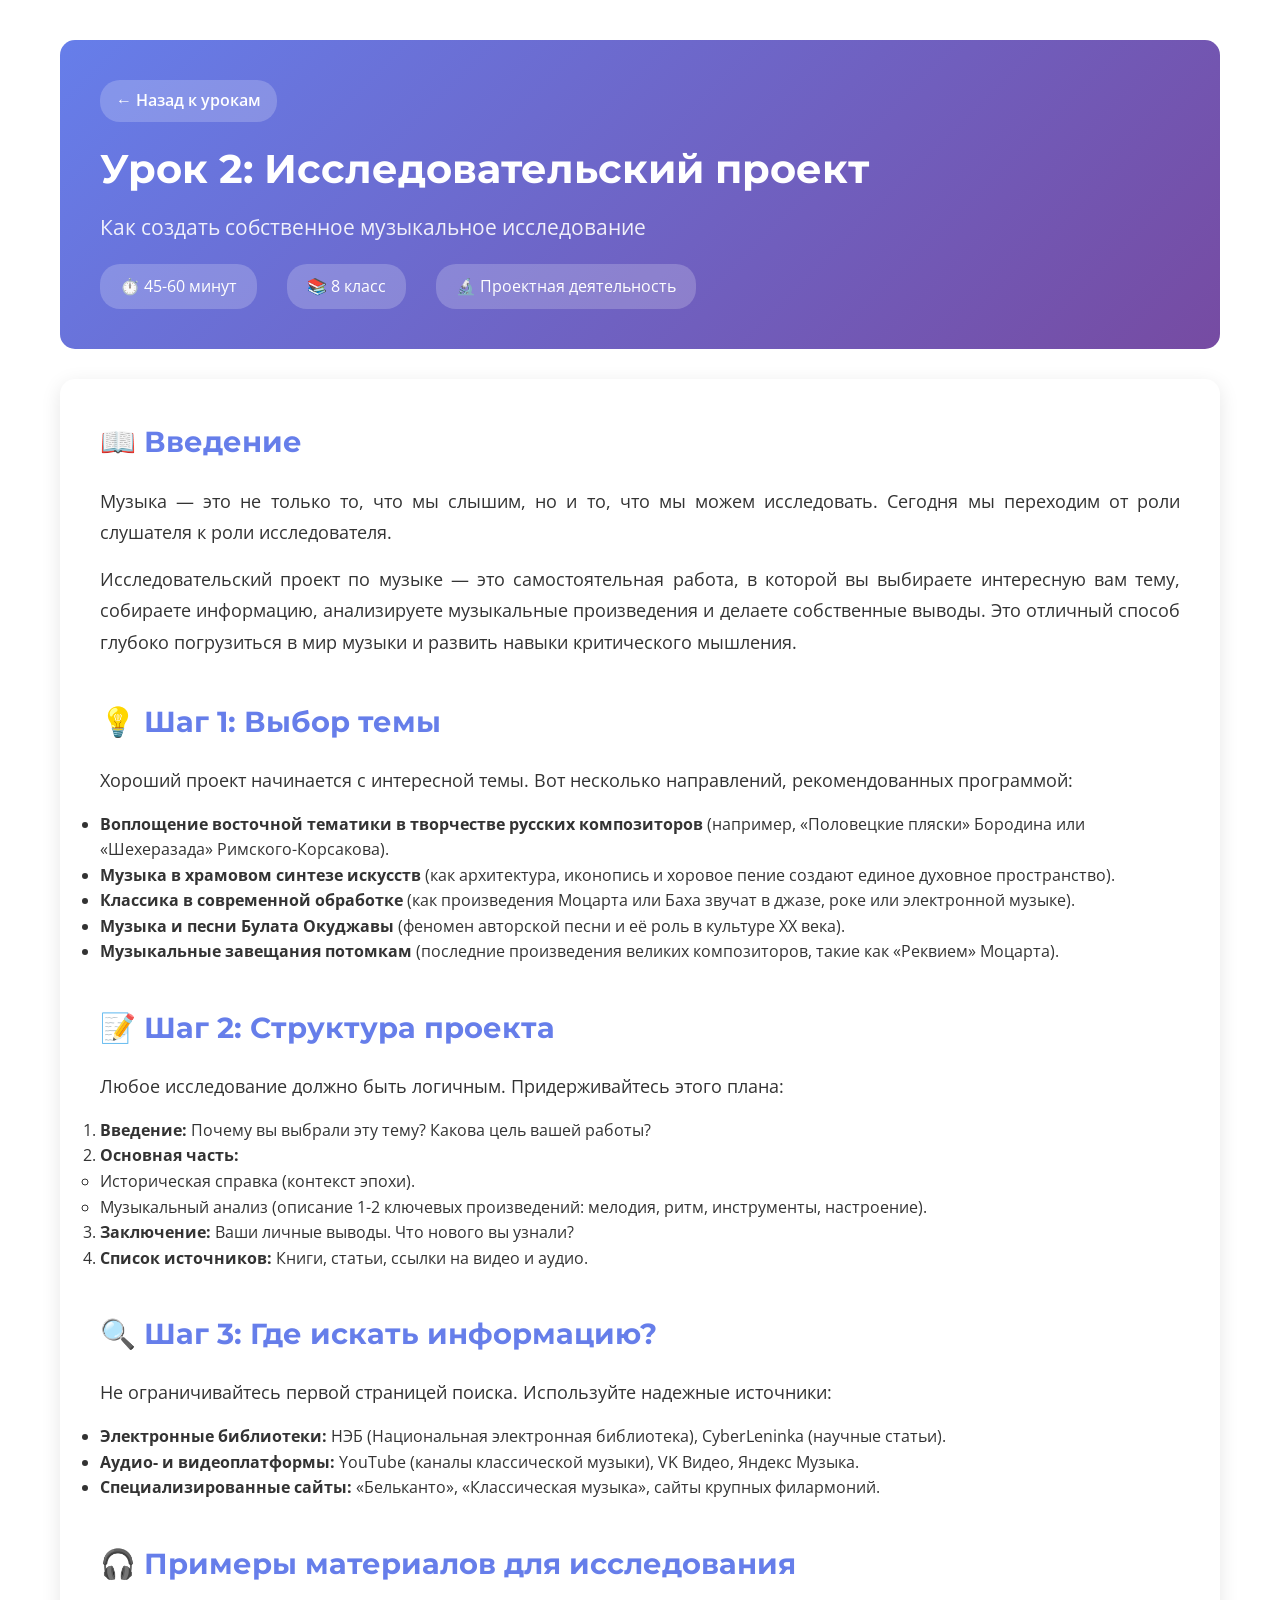
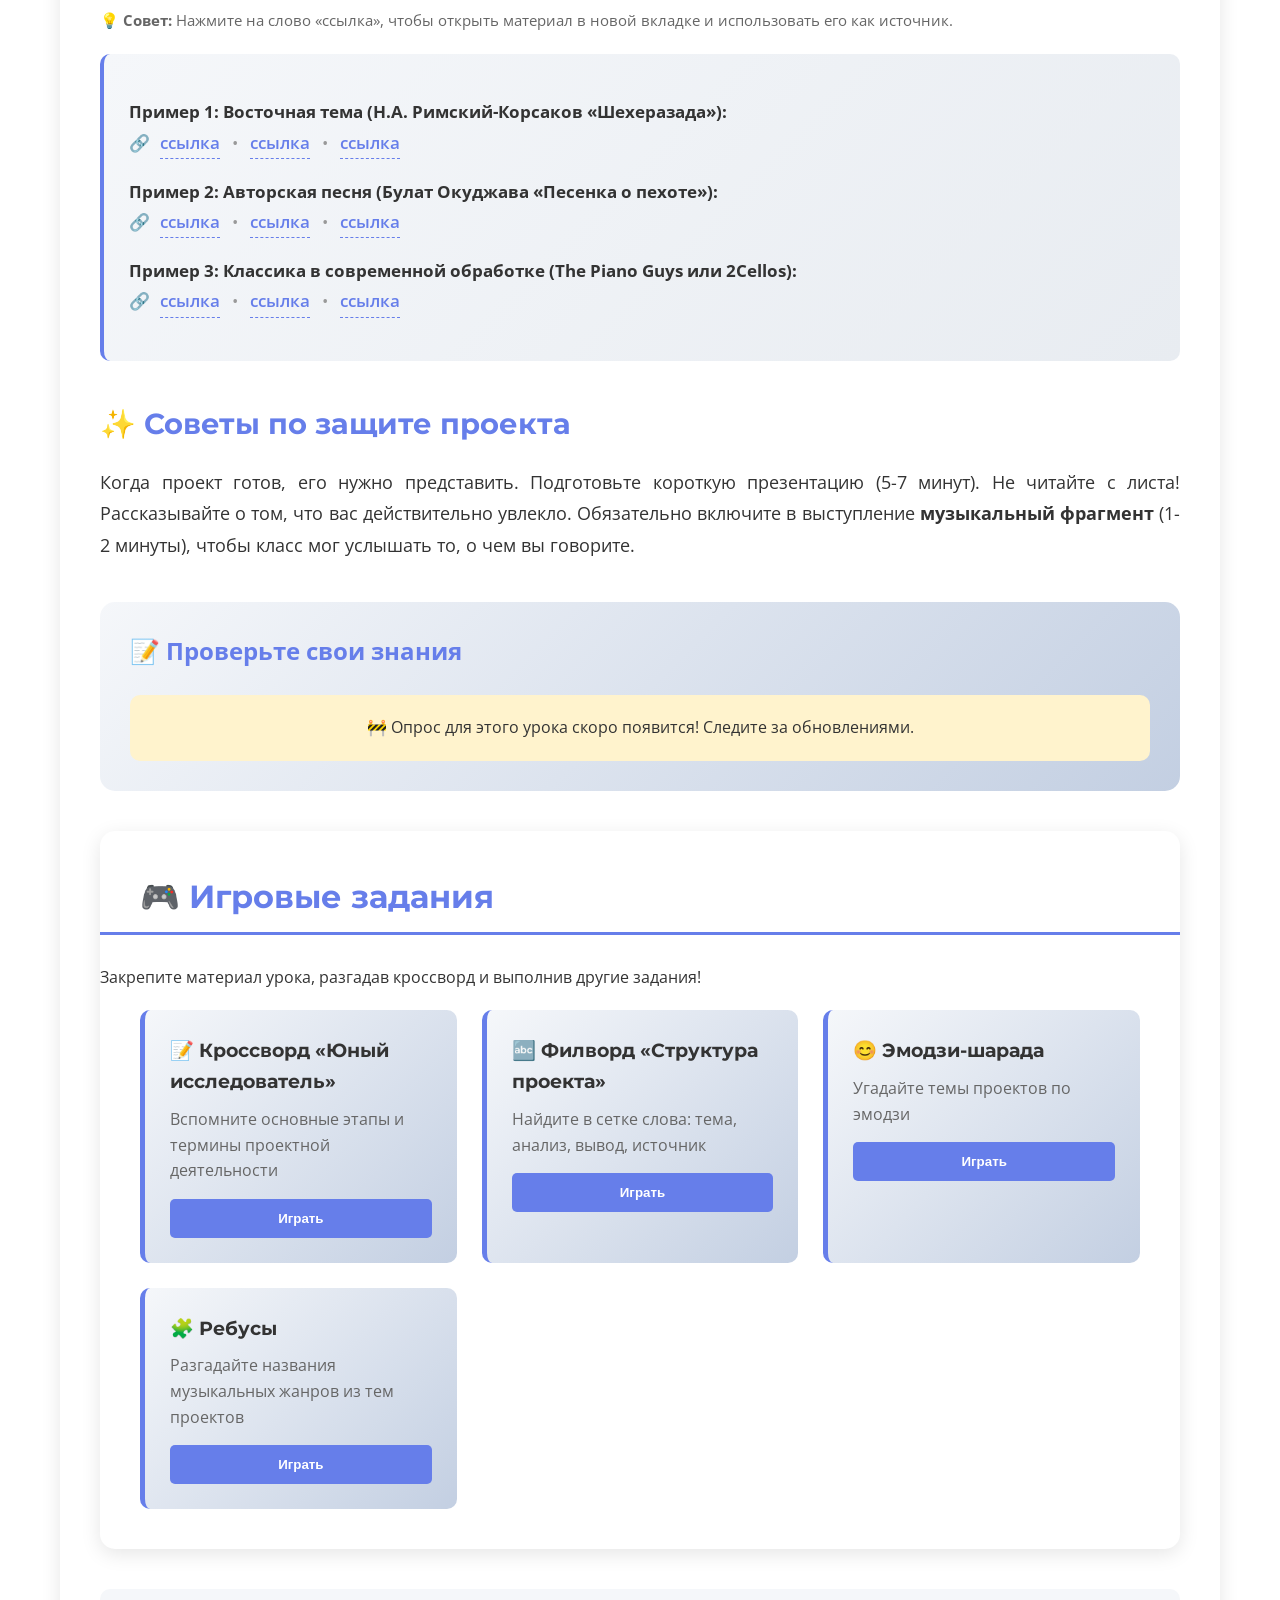
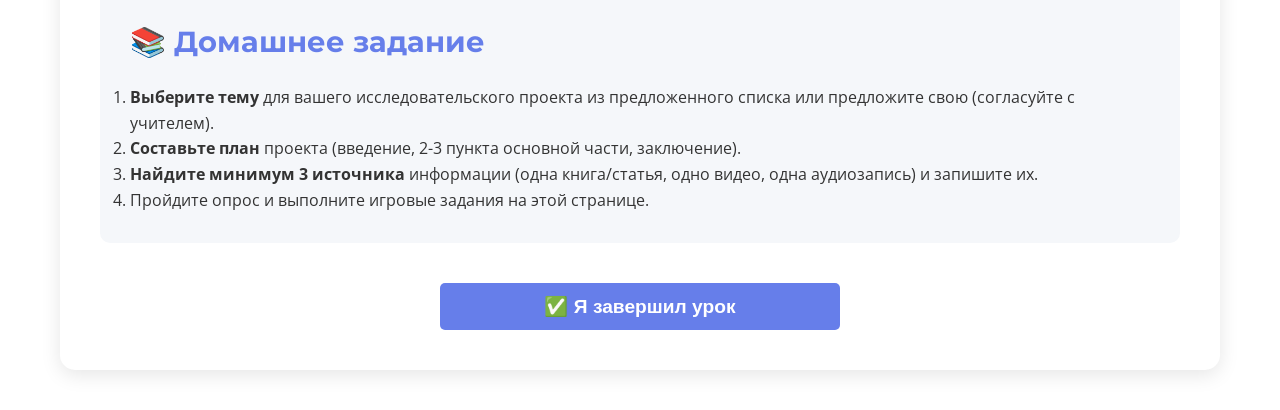
==== lesson2-grade8.html @ e19c357a "Update lesson2-grade8.html добавила лекцию для 2 урока в 8 классе. Аудио видео примеры не изменяла" ====
<!DOCTYPE html>
<html lang="ru">
<head>
    <meta charset="UTF-8">
    <meta name="viewport" content="width=device-width, initial-scale=1.0">
    <title>Урок 2: Исследовательский проект - 8 класс</title>
    <link rel="stylesheet" href="style.css">
    <link href="https://fonts.googleapis.com/css2?family=Montserrat:wght@400;600;700&family=Open+Sans:wght@400;600&display=swap" rel="stylesheet">
    
    <!-- Стили для красивых ссылок-источников -->
    <style>
        .sources-container {
            background: linear-gradient(135deg, #f5f7fa 0%, #e8ecf1 100%);
            padding: 25px;
            border-radius: 10px;
            border-left: 4px solid #667eea;
        }
        .sources-container p {
            margin: 18px 0;
            line-height: 1.8;
            font-size: 1.05em;
        }
        .source-link {
            display: inline-block;
            color: #667eea;
            text-decoration: none;
            font-weight: 600;
            border-bottom: 1px dashed #667eea;
            margin: 0 6px;
            transition: all 0.2s ease;
        }
        .source-link:hover {
            color: #764ba2;
            border-bottom-style: solid;
            transform: translateY(-1px);
        }
        .separator {
            color: #999;
            margin: 0 2px;
        }
    </style>
</head>
<body>
    <div class="lesson-page">
        <div class="container">
            <!-- ШАПКА УРОКА -->
            <div class="lesson-header">
                <a href="index.html" class="back-btn">← Назад к урокам</a>
                <h1>Урок 2: Исследовательский проект</h1>
                <p class="lesson-subtitle">Как создать собственное музыкальное исследование</p>
                <div class="lesson-meta">
                    <div class="meta-item">⏱️ 45-60 минут</div>
                    <div class="meta-item">📚 8 класс</div>
                    <div class="meta-item">🔬 Проектная деятельность</div>
                </div>
            </div>

            <!-- ОСНОВНОЕ СОДЕРЖИМОЕ УРОКА -->
            <div class="lesson-content">
                
                <!-- ВВЕДЕНИЕ -->
                <div class="lesson-section">
                    <h2>📖 Введение</h2>
                    <p>
                        Музыка — это не только то, что мы слышим, но и то, что мы можем исследовать. 
                        Сегодня мы переходим от роли слушателя к роли исследователя. 
                    </p>
                    <p>
                        Исследовательский проект по музыке — это самостоятельная работа, в которой вы 
                        выбираете интересную вам тему, собираете информацию, анализируете музыкальные 
                        произведения и делаете собственные выводы. Это отличный способ глубоко 
                        погрузиться в мир музыки и развить навыки критического мышления.
                    </p>
                </div>

                <!-- ОСНОВНАЯ ЧАСТЬ 1: ТЕМЫ -->
                <div class="lesson-section">
                    <h2>💡 Шаг 1: Выбор темы</h2>
                    <p>Хороший проект начинается с интересной темы. Вот несколько направлений, рекомендованных программой:</p>
                    <ul>
                        <li><strong>Воплощение восточной тематики в творчестве русских композиторов</strong> (например, «Половецкие пляски» Бородина или «Шехеразада» Римского-Корсакова).</li>
                        <li><strong>Музыка в храмовом синтезе искусств</strong> (как архитектура, иконопись и хоровое пение создают единое духовное пространство).</li>
                        <li><strong>Классика в современной обработке</strong> (как произведения Моцарта или Баха звучат в джазе, роке или электронной музыке).</li>
                        <li><strong>Музыка и песни Булата Окуджавы</strong> (феномен авторской песни и её роль в культуре XX века).</li>
                        <li><strong>Музыкальные завещания потомкам</strong> (последние произведения великих композиторов, такие как «Реквием» Моцарта).</li>
                    </ul>
                </div>

                <!-- ОСНОВНАЯ ЧАСТЬ 2: СТРУКТУРА -->
                <div class="lesson-section">
                    <h2>📝 Шаг 2: Структура проекта</h2>
                    <p>Любое исследование должно быть логичным. Придерживайтесь этого плана:</p>
                    <ol>
                        <li><strong>Введение:</strong> Почему вы выбрали эту тему? Какова цель вашей работы?</li>
                        <li><strong>Основная часть:</strong> 
                            <ul>
                                <li>Историческая справка (контекст эпохи).</li>
                                <li>Музыкальный анализ (описание 1-2 ключевых произведений: мелодия, ритм, инструменты, настроение).</li>
                            </ul>
                        </li>
                        <li><strong>Заключение:</strong> Ваши личные выводы. Что нового вы узнали?</li>
                        <li><strong>Список источников:</strong> Книги, статьи, ссылки на видео и аудио.</li>
                    </ol>
                </div>

                <!-- ОСНОВНАЯ ЧАСТЬ 3: ИСТОЧНИКИ -->
                <div class="lesson-section">
                    <h2>🔍 Шаг 3: Где искать информацию?</h2>
                    <p>Не ограничивайтесь первой страницей поиска. Используйте надежные источники:</p>
                    <ul>
                        <li><strong>Электронные библиотеки:</strong> НЭБ (Национальная электронная библиотека), CyberLeninka (научные статьи).</li>
                        <li><strong>Аудио- и видеоплатформы:</strong> YouTube (каналы классической музыки), VK Видео, Яндекс Музыка.</li>
                        <li><strong>Специализированные сайты:</strong> «Бельканто», «Классическая музыка», сайты крупных филармоний.</li>
                    </ul>
                </div>

                <!-- ПРИМЕРЫ ДЛЯ ВДОХНОВЕНИЯ -->
                <div class="lesson-section">
                    <h2>🎧 Примеры материалов для исследования</h2>
                    <p style="margin-bottom: 20px; color: #666; font-size: 0.95em;">
                        💡 <strong>Совет:</strong> Нажмите на слово «ссылка», чтобы открыть материал в новой вкладке и использовать его как источник.
                    </p>
                    
                    <div class="sources-container">
                        <p>
                            <strong>Пример 1: Восточная тема (Н.А. Римский-Корсаков «Шехеразада»):</strong><br>
                            🔗 <a href="https://vk.com/video-117550702_456239201" target="_blank" class="source-link">ссылка</a>
                            <span class="separator">•</span>
                            <a href="https://www.youtube.com/watch?v=example_oriental" target="_blank" class="source-link">ссылка</a>
                            <span class="separator">•</span>
                            <a href="audio/grade8/lesson2/scheherazade.mp3" target="_blank" class="source-link">ссылка</a>
                        </p>

                        <p>
                            <strong>Пример 2: Авторская песня (Булат Окуджава «Песенка о пехоте»):</strong><br>
                            🔗 <a href="https://vk.com/video-51870033_456239202" target="_blank" class="source-link">ссылка</a>
                            <span class="separator">•</span>
                            <a href="https://www.youtube.com/watch?v=example_okudzhava" target="_blank" class="source-link">ссылка</a>
                            <span class="separator">•</span>
                            <a href="audio/grade8/lesson2/okudzhava.mp3" target="_blank" class="source-link">ссылка</a>
                        </p>

                        <p>
                            <strong>Пример 3: Классика в современной обработке (The Piano Guys или 2Cellos):</strong><br>
                            🔗 <a href="https://vk.com/video-117550702_456239203" target="_blank" class="source-link">ссылка</a>
                            <span class="separator">•</span>
                            <a href="https://www.youtube.com/watch?v=example_modern" target="_blank" class="source-link">ссылка</a>
                            <span class="separator">•</span>
                            <a href="audio/grade8/lesson2/modern_classic.mp3" target="_blank" class="source-link">ссылка</a>
                        </p>
                    </div>
                </div>

                <!-- ЗАКЛЮЧЕНИЕ -->
                <div class="lesson-section">
                    <h2>✨ Советы по защите проекта</h2>
                    <p>
                        Когда проект готов, его нужно представить. Подготовьте короткую презентацию (5-7 минут). 
                        Не читайте с листа! Рассказывайте о том, что вас действительно увлекло. 
                        Обязательно включите в выступление <strong>музыкальный фрагмент</strong> (1-2 минуты), 
                        чтобы класс мог услышать то, о чем вы говорите.
                    </p>
                </div>

                <!-- ОПРОС -->
                <div class="quiz-container" id="quiz">
                    <h2>📝 Проверьте свои знания</h2>
                    <div id="quiz-content">
                        <!-- Вопросы загрузятся автоматически из quiz.js -->
                    </div>
                </div>

                <!-- ИГРОВЫЕ ЗАДАНИЯ -->
                <div class="games-section" style="margin-top: 40px;">
                    <h2>🎮 Игровые задания</h2>
                    <p style="margin-bottom: 20px;">Закрепите материал урока, разгадав кроссворд и выполнив другие задания!</p>
                    
                    <div class="games-grid">
                        <div class="game-card">
                            <h3>📝 Кроссворд «Юный исследователь»</h3>
                            <p>Вспомните основные этапы и термины проектной деятельности</p>
                            <button onclick="openGame('crossword', 8, 2)">Играть</button>
                        </div>
                        <div class="game-card">
                            <h3>🔤 Филворд «Структура проекта»</h3>
                            <p>Найдите в сетке слова: тема, анализ, вывод, источник</p>
                            <button onclick="openGame('wordsearch', 8, 2)">Играть</button>
                        </div>
                        <div class="game-card">
                            <h3>😊 Эмодзи-шарада</h3>
                            <p>Угадайте темы проектов по эмодзи</p>
                            <button onclick="openGame('emoji', 8, 2)">Играть</button>
                        </div>
                        <div class="game-card">
                            <h3>🧩 Ребусы</h3>
                            <p>Разгадайте названия музыкальных жанров из тем проектов</p>
                            <button onclick="openGame('rebus', 8, 2)">Играть</button>
                        </div>
                    </div>
                </div>

                <!-- ДОМАШНЕЕ ЗАДАНИЕ -->
                <div class="lesson-section" style="background: #f5f7fa; padding: 30px; border-radius: 10px; margin-top: 40px;">
                    <h2>📚 Домашнее задание</h2>
                    <ol>
                        <li><strong>Выберите тему</strong> для вашего исследовательского проекта из предложенного списка или предложите свою (согласуйте с учителем).</li>
                        <li><strong>Составьте план</strong> проекта (введение, 2-3 пункта основной части, заключение).</li>
                        <li><strong>Найдите минимум 3 источника</strong> информации (одна книга/статья, одно видео, одна аудиозапись) и запишите их.</li>
                        <li>Пройдите опрос и выполните игровые задания на этой странице.</li>
                    </ol>
                </div>

                <!-- КНОПКА ЗАВЕРШЕНИЯ -->
                <div style="text-align: center; margin-top: 40px;">
                    <button class="start-btn" onclick="completeLesson(8, 2)" style="max-width: 400px; font-size: 1.2em;">
                        ✅ Я завершил урок
                    </button>
                </div>

            </div> <!-- Конец lesson-content -->
        </div> <!-- Конец container -->
    </div> <!-- Конец lesson-page -->

    <!-- ПОДКЛЮЧЕНИЕ СКРИПТОВ -->
    <script src="script.js"></script>
    <script src="quiz.js"></script>
    <script src="games.js"></script>
</body>
</html>
---- style.css ----
/* =========================================
   1. ГЛОБАЛЬНЫЕ СТИЛИ И СБРОС
   ========================================= */
* {
    margin: 0;
    padding: 0;
    box-sizing: border-box;
}

body {
    font-family: 'Open Sans', sans-serif;
    line-height: 1.6;
    color: #333;
    background: linear-gradient(135deg, #667eea 0%, #764ba2 100%);
    min-height: 100vh;
}

.container {
    max-width: 1200px;
    margin: 0 auto;
    padding: 0 20px;
}

/* =========================================
   2. ШАПКА И НАВИГАЦИЯ
   ========================================= */
.main-header {
    background: rgba(255, 255, 255, 0.95);
    padding: 40px 0;
    text-align: center;
    box-shadow: 0 2px 10px rgba(0,0,0,0.1);
}

.main-header h1 {
    font-family: 'Montserrat', sans-serif;
    font-size: 3em;
    color: #667eea;
    margin-bottom: 10px;
}

.subtitle {
    font-size: 1.2em;
    color: #666;
}

.main-nav {
    background: rgba(255, 255, 255, 0.95);
    padding: 15px 0;
    position: sticky;
    top: 0;
    z-index: 100;
    box-shadow: 0 2px 5px rgba(0,0,0,0.1);
}

.main-nav ul {
    list-style: none;
    display: flex;
    justify-content: center;
    gap: 30px;
    flex-wrap: wrap;
}

.grade-btn {
    display: inline-block;
    padding: 10px 25px;
    background: #667eea;
    color: white;
    text-decoration: none;
    border-radius: 25px;
    font-weight: 600;
    transition: all 0.3s;
}

.grade-btn:hover {
    background: #764ba2;
    transform: translateY(-2px);
    box-shadow: 0 5px 15px rgba(0,0,0,0.2);
}

/* =========================================
   3. СЕКЦИИ И СЕТКИ (Главная страница)
   ========================================= */
.grade-section, .games-section {
    background: white;
    margin: 30px auto;
    border-radius: 15px;
    box-shadow: 0 5px 20px rgba(0,0,0,0.1);
    overflow: hidden; /* Сохраняет скругление углов при сворачивании */
}

/* Заголовки внутри развернутых секций (если используются без grade-header) */
.grade-section > h2, .games-section > h2 {
    font-family: 'Montserrat', sans-serif;
    font-size: 2em;
    color: #667eea;
    padding: 40px 40px 10px 40px;
    margin-bottom: 30px;
    border-bottom: 3px solid #667eea;
}

.lessons-grid, .games-grid {
    display: grid;
    grid-template-columns: repeat(auto-fill, minmax(300px, 1fr));
    gap: 25px;
    padding: 0 40px 40px 40px;
}

.lesson-card, .game-card {
    background: linear-gradient(135deg, #f5f7fa 0%, #c3cfe2 100%);
    padding: 25px;
    border-radius: 10px;
    border-left: 5px solid #667eea;
    transition: all 0.3s;
    animation: fadeIn 0.5s ease-out;
}

.lesson-card:hover, .game-card:hover {
    transform: translateY(-5px);
    box-shadow: 0 10px 25px rgba(0,0,0,0.15);
}

.lesson-card h3, .game-card h3 {
    font-family: 'Montserrat', sans-serif;
    color: #333;
    margin-bottom: 10px;
    font-size: 1.2em;
}

.lesson-card p, .game-card p {
    color: #666;
    margin-bottom: 15px;
}

.start-btn, .game-card button {
    background: #667eea;
    color: white;
    border: none;
    padding: 12px 25px;
    border-radius: 5px;
    cursor: pointer;
    font-weight: 600;
    transition: all 0.3s;
    width: 100%;
}

.start-btn:hover, .game-card button:hover {
    background: #764ba2;
    transform: scale(1.02);
}

.more-lessons {
    text-align: center;
    margin-top: 20px;
    color: #666;
    font-style: italic;
    padding-bottom: 20px;
}

/* =========================================
   4. СВОРАЧИВАЕМЫЕ СЕКЦИИ (Аккордеон)
   ========================================= */
.grade-header, .games-section .grade-header {
    display: flex;
    justify-content: space-between;
    align-items: center;
    cursor: pointer;
    padding: 25px 40px;
    background: linear-gradient(135deg, #667eea 0%, #764ba2 100%);
    transition: all 0.3s ease;
    user-select: none;
}

.grade-header:hover, .games-section .grade-header:hover {
    background: linear-gradient(135deg, #764ba2 0%, #667eea 100%);
}

.grade-header h2 {
    margin: 0;
    color: white;
    font-family: 'Montserrat', sans-serif;
    font-size: 2em;
    border: none;
    padding: 0;
}

.grade-arrow {
    font-size: 1.5em;
    color: white;
    transition: transform 0.3s ease;
}

/* Состояние: свернуто */
.grade-section.collapsed .grade-arrow,
.games-section.collapsed .grade-arrow {
    transform: rotate(-90deg);
}

.grade-section.collapsed .grade-header,
.games-section.collapsed .grade-header {
    border-radius: 15px;
}

/* Состояние: развернуто */
.grade-section:not(.collapsed) .grade-header,
.games-section:not(.collapsed) .grade-header {
    border-radius: 15px 15px 0 0;
}

.grade-content {
    max-height: 0;
    overflow: hidden;
    transition: max-height 0.5s ease-out, margin 0.3s ease;
}

.grade-section:not(.collapsed) .grade-content,
.games-section:not(.collapsed) .grade-content {
    max-height: 10000px; /* Достаточно большое значение для любого контента */
}

/* =========================================
   5. СТРАНИЦА УРОКА
   ========================================= */
.lesson-page {
    background: white;
    min-height: 100vh;
    padding: 40px 0;
}

.back-btn {
    display: inline-block;
    color: white;
    text-decoration: none;
    font-weight: 600;
    margin-bottom: 15px;
    padding: 8px 16px;
    background: rgba(255, 255, 255, 0.2);
    border-radius: 20px;
    transition: all 0.3s;
}

.back-btn:hover {
    background: rgba(255, 255, 255, 0.4);
    transform: translateX(-5px);
}

.lesson-header {
    background: linear-gradient(135deg, #667eea 0%, #764ba2 100%);
    color: white;
    padding: 40px;
    border-radius: 15px;
    margin-bottom: 30px;
}

.lesson-header h1 {
    font-family: 'Montserrat', sans-serif;
    font-size: 2.5em;
    margin-bottom: 10px;
}

.lesson-subtitle {
    font-size: 1.3em;
    opacity: 0.9;
    margin-bottom: 15px;
}

.lesson-meta {
    display: flex;
    gap: 30px;
    flex-wrap: wrap;
    margin-top: 20px;
}

.meta-item {
    background: rgba(255,255,255,0.2);
    padding: 10px 20px;
    border-radius: 20px;
}

.lesson-content {
    background: white;
    padding: 40px;
    border-radius: 15px;
    box-shadow: 0 5px 20px rgba(0,0,0,0.1);
}

.lesson-section {
    margin-bottom: 40px;
}

.lesson-section h2 {
    color: #667eea;
    font-family: 'Montserrat', sans-serif;
    margin-bottom: 20px;
    font-size: 1.8em;
}

.lesson-section p {
    margin-bottom: 15px;
    text-align: justify;
    font-size: 1.1em;
    line-height: 1.8;
}

/* =========================================
   6. МЕДИА И АУДИО (Источники)
   ========================================= */
.sources-container {
    background: linear-gradient(135deg, #f5f7fa 0%, #e8ecf1 100%);
    padding: 25px;
    border-radius: 10px;
    border-left: 4px solid #667eea;
}

.sources-container p {
    margin: 18px 0;
    line-height: 1.8;
    font-size: 1.05em;
}

.source-link {
    display: inline-block;
    color: #667eea;
    text-decoration: none;
    font-weight: 600;
    border-bottom: 1px dashed #667eea;
    margin: 0 6px;
    transition: all 0.2s ease;
}

.source-link:hover {
    color: #764ba2;
    border-bottom-style: solid;
    transform: translateY(-1px);
}

.separator {
    color: #999;
    margin: 0 2px;
}

.media-container {
    margin: 15px 0;
    background: linear-gradient(135deg, #f5f7fa 0%, #e8ecf1 100%);
    padding: 15px;
    border-radius: 10px;
    border-left: 4px solid #667eea;
}

.media-header {
    display: flex;
    align-items: center;
    gap: 10px;
    margin-bottom: 10px;
    color: #667eea;
    font-weight: 600;
}

.media-icon {
    font-size: 1.3em;
}

.vk-video-container {
    position: relative;
    width: 100%;
    border-radius: 8px;
    overflow: hidden;
    box-shadow: 0 4px 10px rgba(0,0,0,0.1);
    background: #000;
}

.vk-video-container iframe {
    display: block;
    width: 100%;
    border: none;
}

.audio-track {
    background: white;
    padding: 10px 15px;
    border-radius: 8px;
    display: flex;
    align-items: center;
}

.audio-track audio {
    width: 100%;
    max-width: 100%;
}

/* =========================================
   7. ОПРОС (QUIZ)
   ========================================= */
.quiz-container {
    background: linear-gradient(135deg, #f5f7fa 0%, #c3cfe2 100%);
    padding: 30px;
    border-radius: 15px;
    margin-top: 40px;
}

.quiz-container h2 {
    color: #667eea;
    margin-bottom: 25px;
}

.quiz-question {
    background: white;
    padding: 25px;
    border-radius: 10px;
    margin-bottom: 20px;
}

.quiz-question h3 {
    margin-bottom: 15px;
    color: #333;
}

.quiz-options {
    display: flex;
    flex-direction: column;
    gap: 10px;
}

.quiz-option {
    padding: 12px 20px;
    background: #f0f0f0;
    border: 2px solid transparent;
    border-radius: 8px;
    cursor: pointer;
    transition: all 0.3s;
}

.quiz-option:hover {
    background: #e0e0e0;
    border-color: #667eea;
}

.quiz-option.correct {
    background: #4CAF50;
    color: white;
    border-color: #4CAF50;
}

.quiz-option.incorrect {
    background: #f44336;
    color: white;
    border-color: #f44336;
}

/* =========================================
   8. ИГРЫ (Кроссворд, Филворд, Эмодзи)
   ========================================= */
.game-container {
    background: white;
    padding: 30px;
    border-radius: 15px;
    margin: 30px auto;
    max-width: 900px;
    box-shadow: 0 5px 20px rgba(0,0,0,0.1);
}

/* --- Кроссворд --- */
.crossword-wrapper, .wordsearch-wrapper {
    background: white;
    padding: 30px;
    border-radius: 15px;
    box-shadow: 0 5px 20px rgba(0,0,0,0.1);
    max-width: 900px;
    margin: 0 auto 30px auto;
}

.crossword-title, .wordsearch-title {
    font-family: 'Montserrat', sans-serif;
    color: #667eea;
    font-size: 2em;
    margin-bottom: 25px;
    text-align: center;
    border-bottom: 3px solid #667eea;
    padding-bottom: 10px;
}

.crossword-grid, .wordsearch-grid {
    display: grid;
    gap: 2px;
    margin: 30px auto;
    background: #333;
    padding: 10px;
    border-radius: 10px;
    box-shadow: 0 5px 15px rgba(0,0,0,0.2);
}

.crossword-grid { max-width: 600px; }
.wordsearch-grid { max-width: 500px; }

.crossword-cell, .wordsearch-cell {
    background: white;
    display: flex;
    align-items: center;
    justify-content: center;
    font-weight: bold;
    position: relative;
    transition: all 0.2s ease;
}

.crossword-cell { width: 40px; height: 40px; font-size: 1.2em; }
.wordsearch-cell { width: 35px; height: 35px; font-size: 1.1em; cursor: pointer; user-select: none; border-radius: 3px; }

.crossword-cell.active { background: white; box-shadow: inset 0 0 0 1px #ddd; }
.crossword-cell.active:hover { background: #f0f0f0; transform: scale(1.05); }
.crossword-cell.black { background: #333; }

.crossword-cell input {
    width: 100%; height: 100%; border: none; text-align: center;
    font-size: 1.3em; font-weight: bold; text-transform: uppercase;
    background: transparent; color: #333; outline: none; padding: 0; margin: 0;
}

.crossword-cell input:focus {
    background: #e3f2fd;
    box-shadow: inset 0 0 0 2px #667eea;
}

.cell-number {
    position: absolute; top: 2px; left: 3px;
    font-size: 10px; font-weight: bold; color: #667eea;
    pointer-events: none; z-index: 10;
}

.wordsearch-cell:hover { background: #e3f2fd; transform: scale(1.1); }
.wordsearch-cell.selected { background: #667eea !important; color: white !important; transform: scale(1.1); box-shadow: 0 0 10px rgba(102, 126, 234, 0.5); }
.wordsearch-cell.found { background: #4CAF50 !important; color: white !important; animation: wordFound 0.5s ease; }

/* Подсказки и списки слов */
.crossword-clues, .wordsearch-words {
    background: linear-gradient(135deg, #f5f7fa 0%, #c3cfe2 100%);
    padding: 25px;
    border-radius: 10px;
    margin: 30px 0;
}

.crossword-clues h3, .wordsearch-words h3 {
    font-family: 'Montserrat', sans-serif;
    color: #667eea;
    font-size: 1.5em;
    margin-bottom: 15px;
    text-align: center;
}

.clues-list {
    display: grid;
    grid-template-columns: repeat(auto-fill, minmax(250px, 1fr));
    gap: 15px;
}

.clue-item {
    background: white;
    padding: 12px 15px;
    border-radius: 8px;
    border-left: 4px solid #667eea;
    font-size: 1em;
    line-height: 1.4;
    transition: all 0.2s ease;
}

.clue-item:hover { transform: translateX(5px); box-shadow: 0 3px 10px rgba(0,0,0,0.1); }
.clue-item strong { color: #667eea; font-size: 1.1em; margin-right: 5px; }

.words-list {
    display: flex;
    flex-wrap: wrap;
    gap: 10px;
    justify-content: center;
}

.word-item {
    display: inline-block;
    padding: 10px 20px;
    background: white;
    color: #667eea;
    border-radius: 20px;
    font-weight: 600;
    font-size: 1em;
    border: 2px solid #667eea;
    transition: all 0.3s ease;
    box-shadow: 0 2px 5px rgba(0,0,0,0.1);
}

.word-item:hover { background: #667eea; color: white; transform: translateY(-2px); box-shadow: 0 5px 15px rgba(102, 126, 234, 0.4); }
.word-item.found { background: #4CAF50 !important; color: white !important; border-color: #4CAF50 !important; text-decoration: line-through; opacity: 0.7; }

/* Кнопки и результаты игр */
.check-btn {
    background: linear-gradient(135deg, #667eea 0%, #764ba2 100%);
    color: white; border: none; padding: 15px 40px; border-radius: 25px;
    font-size: 1.1em; font-weight: 600; cursor: pointer; display: block;
    margin: 20px auto; transition: all 0.3s ease; box-shadow: 0 5px 15px rgba(102, 126, 234, 0.4);
}
.check-btn:hover { transform: translateY(-3px); box-shadow: 0 8px 20px rgba(102, 126, 234, 0.6); }
.check-btn:active { transform: translateY(-1px); }

.crossword-result {
    text-align: center; font-size: 1.3em; font-weight: bold; color: #667eea;
    margin-top: 20px; padding: 15px; background: linear-gradient(135deg, #f5f7fa 0%, #c3cfe2 100%); border-radius: 10px;
}

/* --- Эмодзи и Прогресс --- */
.emoji-game { text-align: center; }
.emoji-puzzle { font-size: 3em; margin: 30px 0; padding: 30px; background: #f5f7fa; border-radius: 15px; }
.emoji-answer { margin-top: 20px; }
.emoji-answer input { padding: 12px; font-size: 1.1em; border: 2px solid #ddd; border-radius: 8px; width: 300px; max-width: 100%; }

.wordsearch-progress {
    background: linear-gradient(135deg, #f5f7fa 0%, #c3cfe2 100%);
    padding: 20px; border-radius: 10px; margin: 20px 0;
}

.progress-bar {
    background: #e0e0e0; height: 30px; border-radius: 15px; overflow: hidden;
    margin-bottom: 10px; box-shadow: inset 0 2px 5px rgba(0,0,0,0.1);
}

.progress-fill {
    background: linear-gradient(90deg, #4CAF50 0%, #8BC34A 100%); height: 100%;
    transition: width 0.5s ease; display: flex; align-items: center;
    justify-content: center; color: white; font-weight: bold; font-size: 0.9em;
}

.progress-text { text-align: center; font-size: 1.1em; color: #667eea; font-weight: 600; margin: 0; }

/* =========================================
   9. ФУТЕР И АНИМАЦИИ
   ========================================= */
footer {
    background: rgba(0,0,0,0.3);
    color: white;
    text-align: center;
    padding: 30px 0;
    margin-top: 50px;
}

@keyframes fadeIn {
    from { opacity: 0; transform: translateY(20px); }
    to { opacity: 1; transform: translateY(0); }
}

@keyframes wordFound {
    0%, 100% { transform: scale(1); }
    50% { transform: scale(1.3); }
}

/* =========================================
   10. АДАПТИВНОСТЬ (Единый блок)
   ========================================= */
@media (max-width: 768px) {
    /* Главная страница */
    .main-header h1 { font-size: 2em; }
    .grade-header, .games-section .grade-header { padding: 15px 20px; }
    .grade-header h2 { font-size: 1.3em; }
    .grade-arrow { font-size: 1.2em; }
    .lessons-grid, .games-grid { grid-template-columns: 1fr; padding: 0 20px 20px 20px; }
    
    /* Страница урока */
    .lesson-content { padding: 20px; }
    .lesson-header h1 { font-size: 1.8em; }
    .lesson-meta { gap: 10px; }
    
    /* Игры */
    .crossword-cell { width: 30px; height: 30px; }
    .crossword-cell input { font-size: 1em; }
    .cell-number { font-size: 8px; top: 1px; left: 2px; }
    .wordsearch-cell { width: 28px; height: 28px; font-size: 0.9em; }
    .clues-list { grid-template-columns: 1fr; }
    .crossword-wrapper, .wordsearch-wrapper, .game-container { padding: 20px; }
    .vk-video-container iframe { height: 200px !important; }
    .progress-bar { height: 25px; }
    .progress-text { font-size: 0.9em; }
}
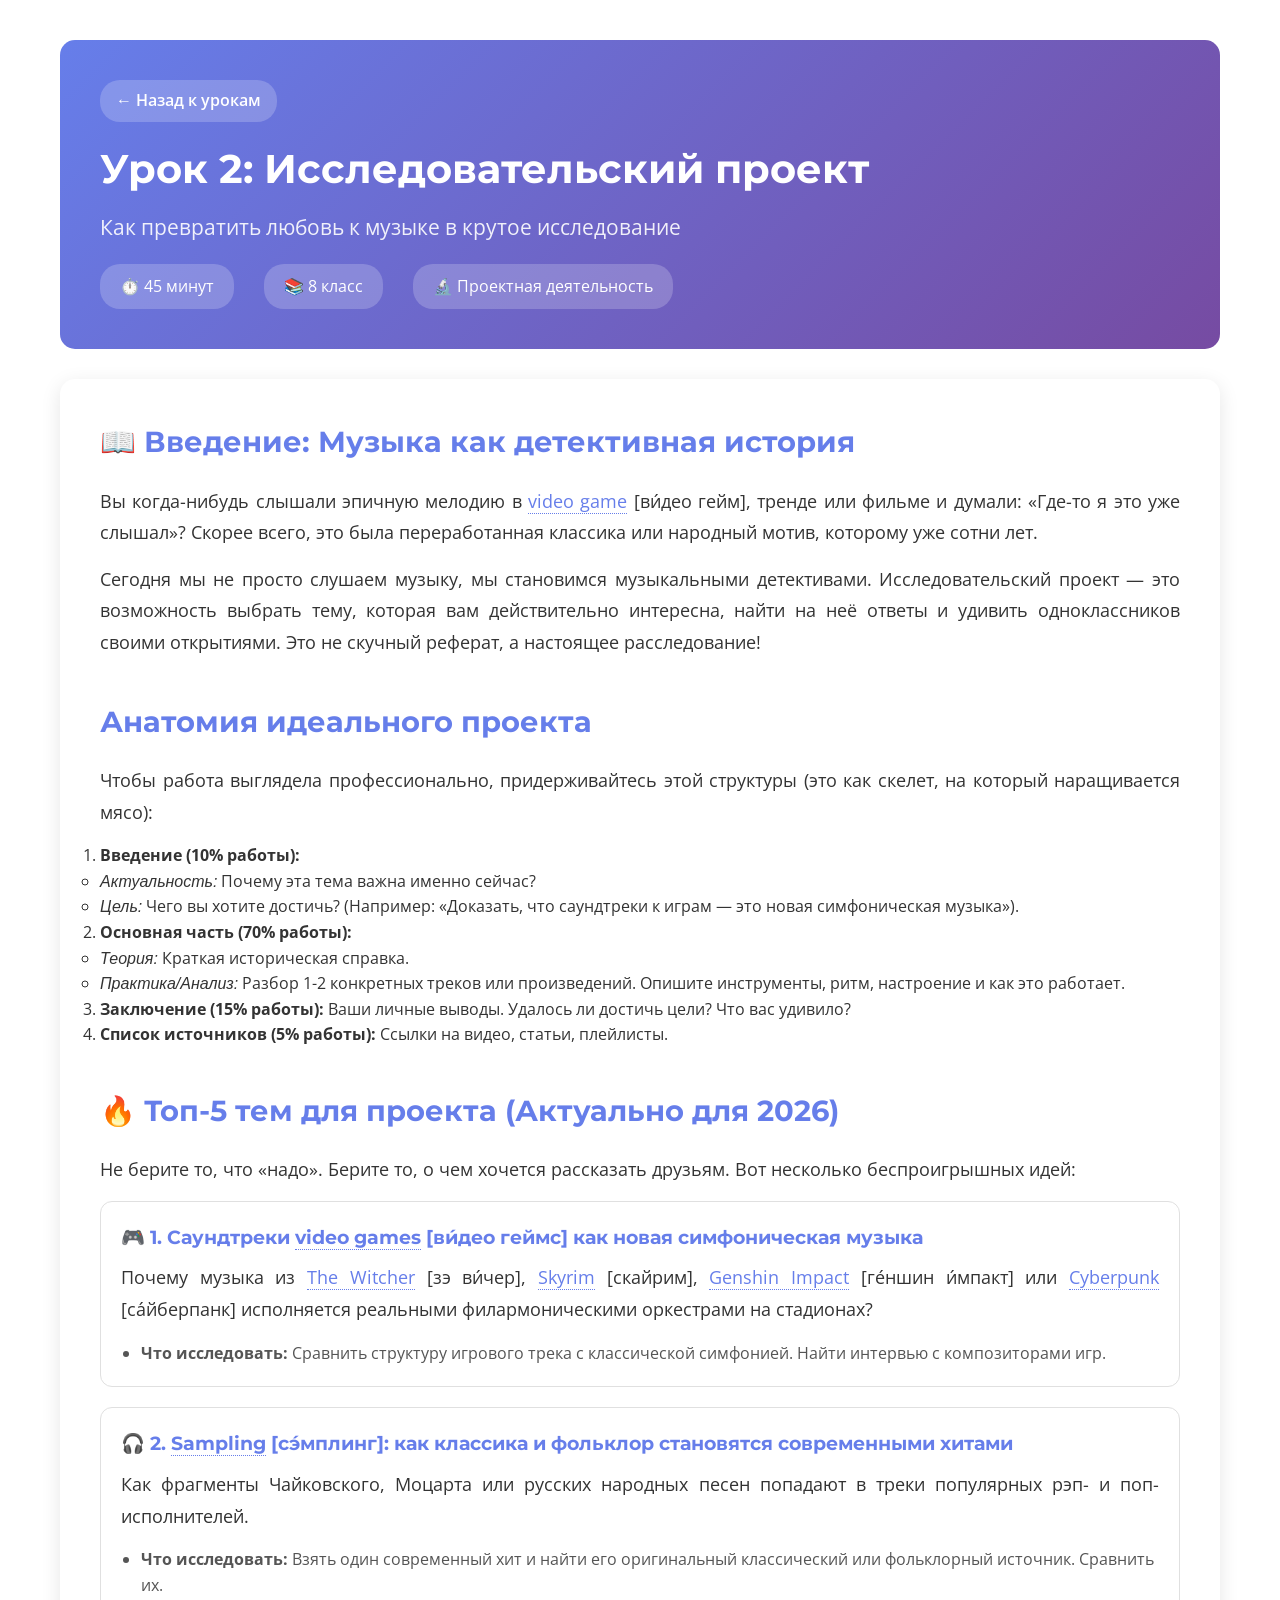
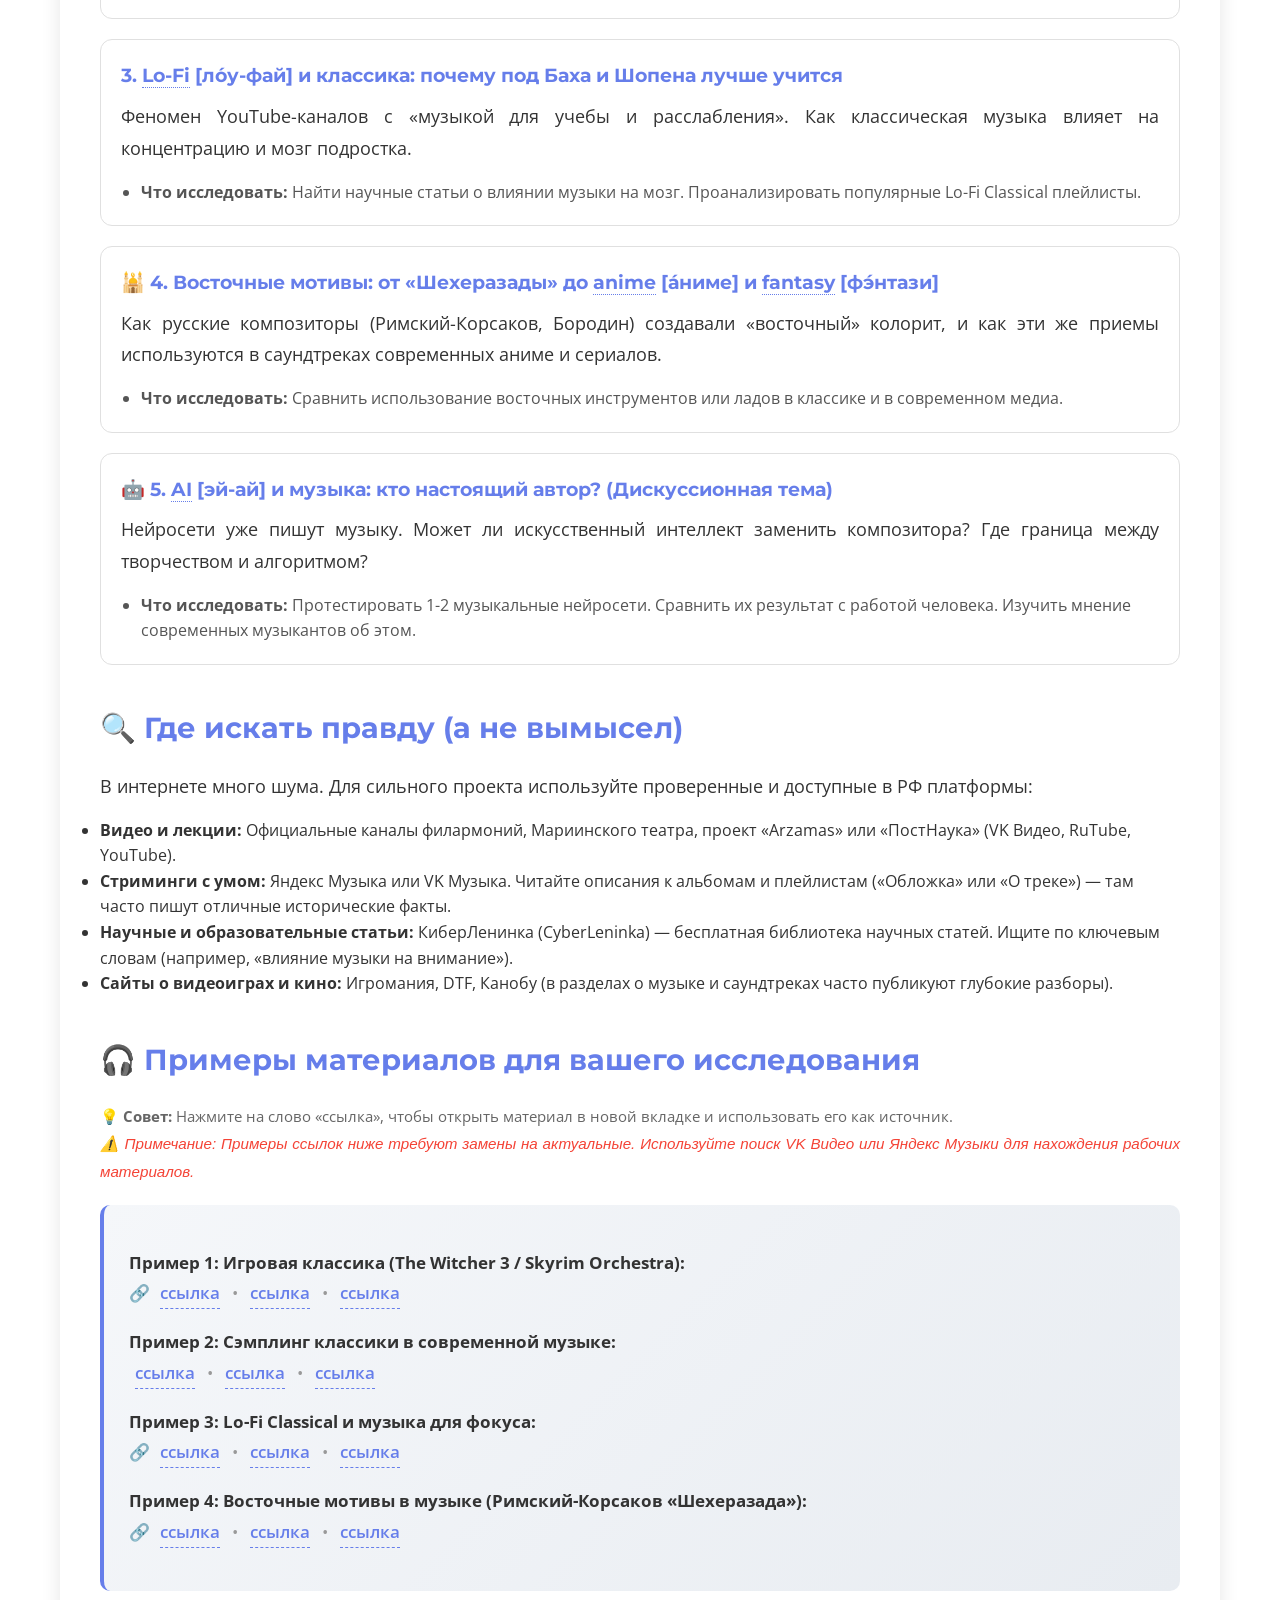
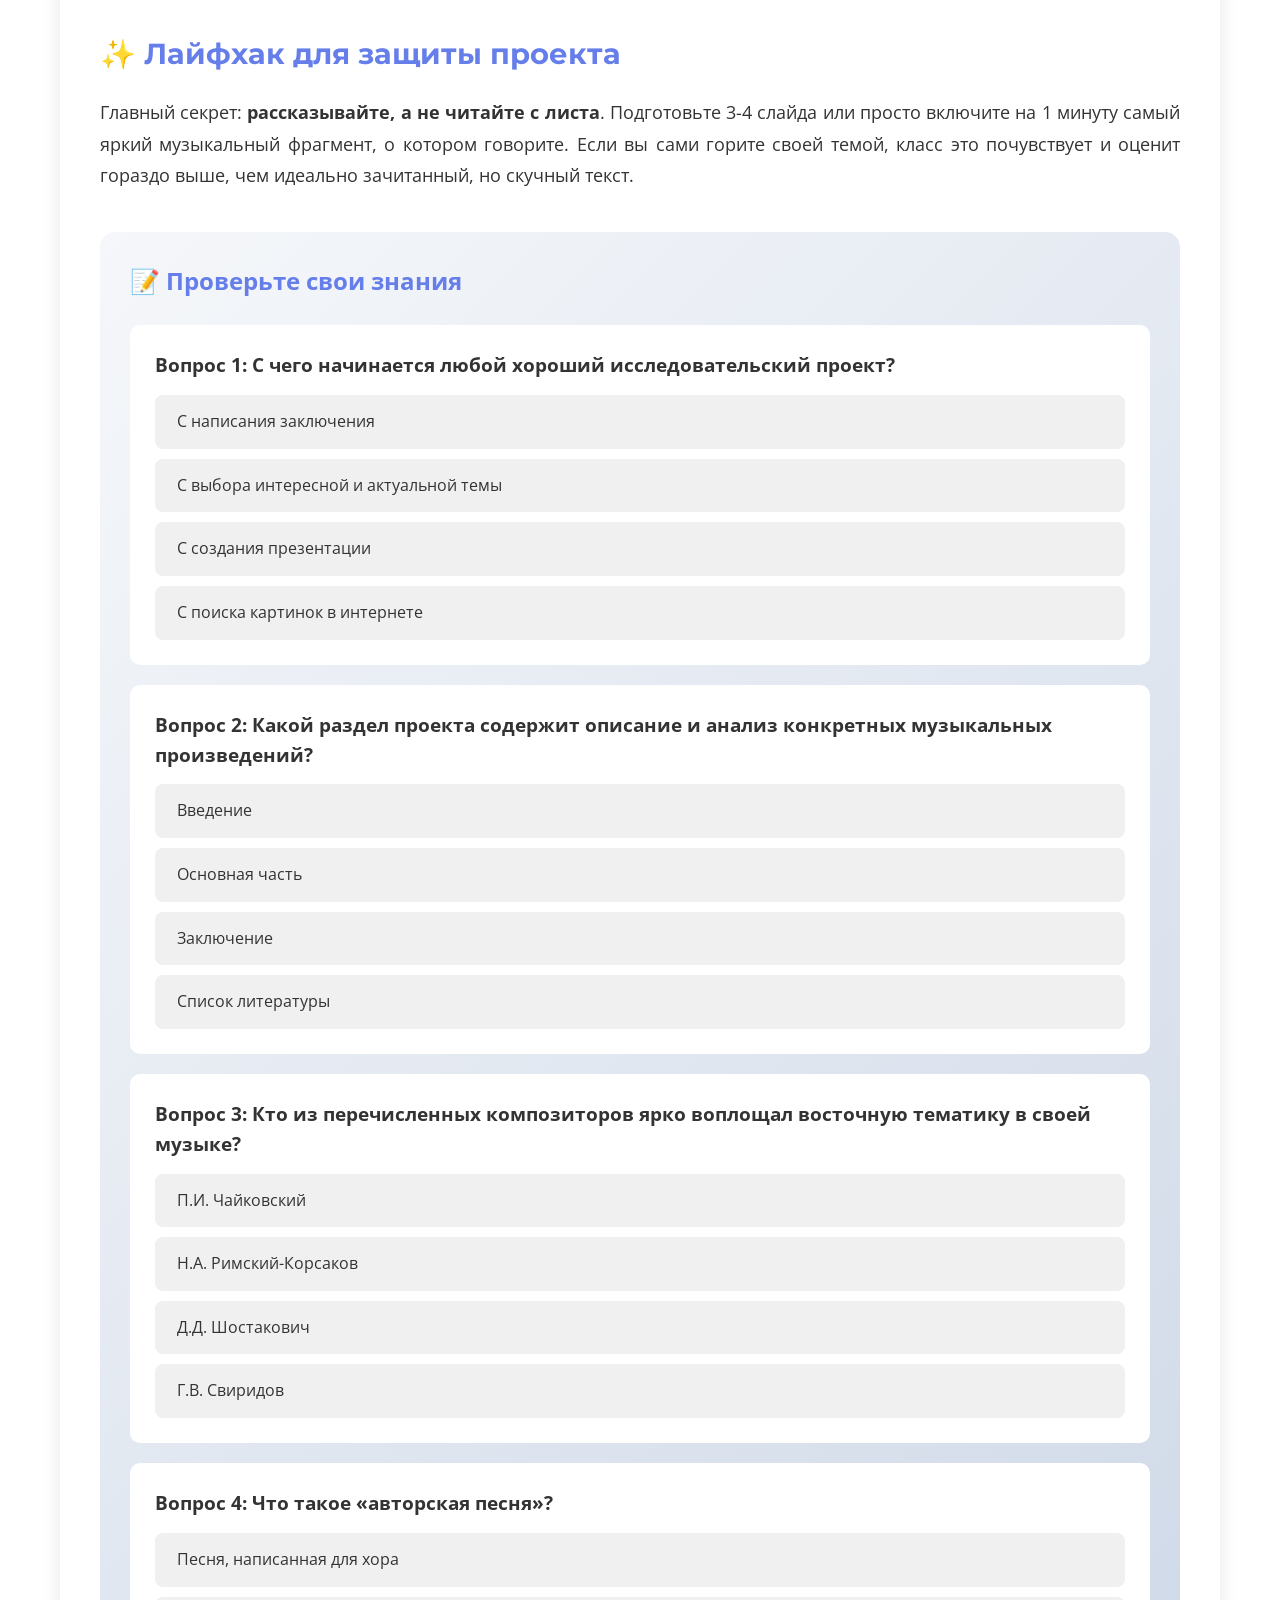
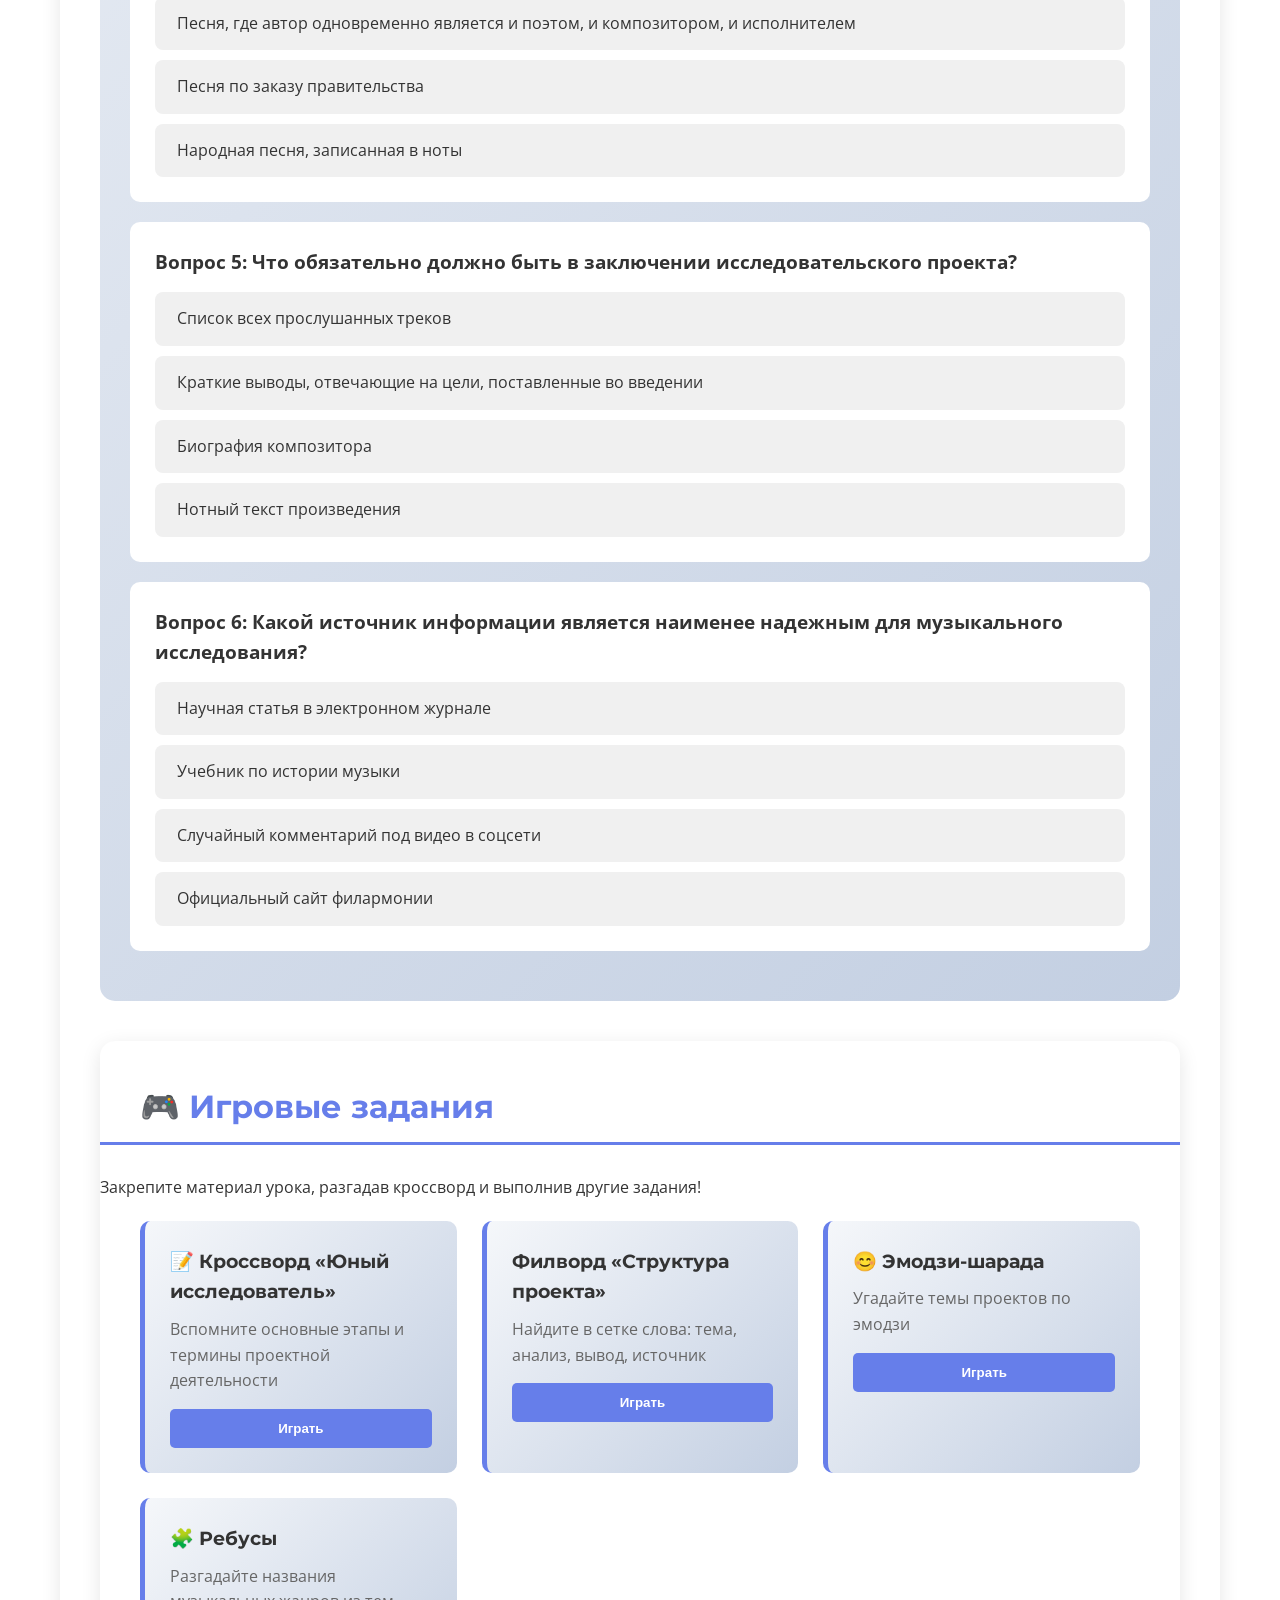
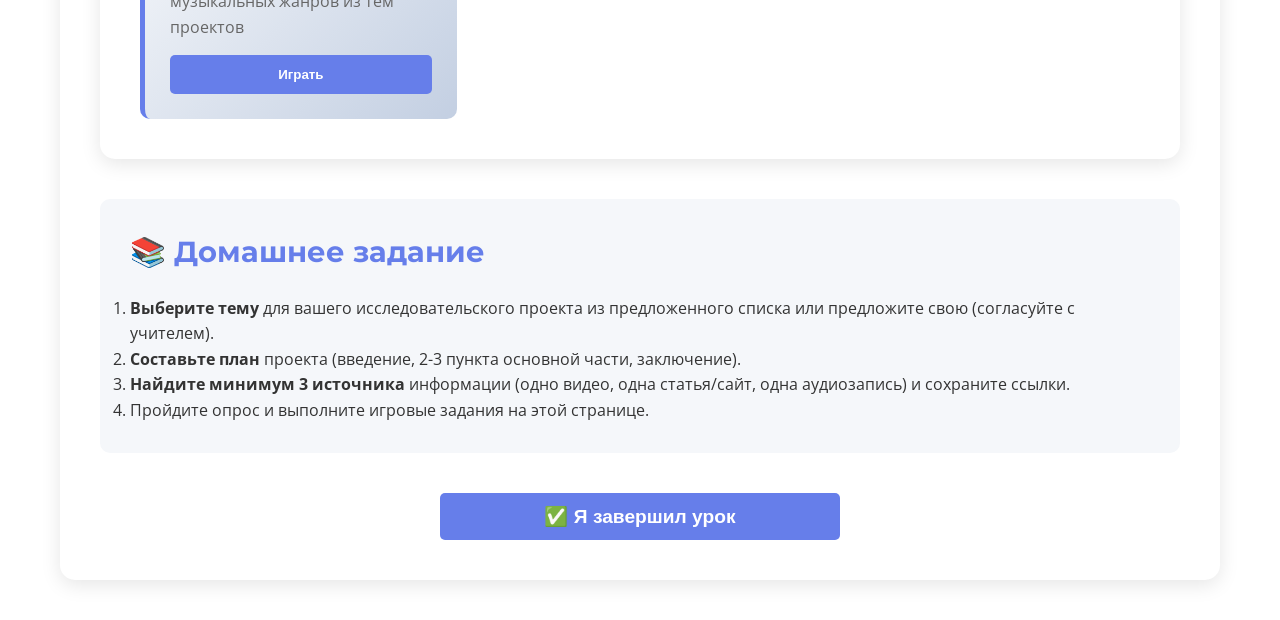
==== commit 72d4e94f: "Update lesson2-grade8.html" ====
--- a/lesson2-grade8.html
+++ b/lesson2-grade8.html
@@ -7,7 +7,7 @@
     <link rel="stylesheet" href="style.css">
     <link href="https://fonts.googleapis.com/css2?family=Montserrat:wght@400;600;700&family=Open+Sans:wght@400;600&display=swap" rel="stylesheet">
     
-    <!-- Стили для красивых ссылок-источников -->
+    <!-- Стили для аккуратных ссылок-источников и новых блоков -->
     <style>
         .sources-container {
             background: linear-gradient(135deg, #f5f7fa 0%, #e8ecf1 100%);
@@ -34,9 +34,49 @@
             border-bottom-style: solid;
             transform: translateY(-1px);
         }
-        .separator {
-            color: #999;
-            margin: 0 2px;
+        .separator { color: #999; margin: 0 2px; }
+        
+        .topic-card {
+            background: white;
+            border: 1px solid #e0e0e0;
+            border-radius: 12px;
+            padding: 20px;
+            margin-bottom: 20px;
+            transition: transform 0.2s ease, box-shadow 0.2s ease;
+        }
+        .topic-card:hover {
+            transform: translateY(-3px);
+            box-shadow: 0 8px 20px rgba(102, 126, 234, 0.15);
+            border-color: #667eea;
+        }
+        .topic-card h4 {
+            color: #667eea;
+            font-family: 'Montserrat', sans-serif;
+            margin-top: 0;
+            margin-bottom: 10px;
+            font-size: 1.2em;
+        }
+        .topic-card ul {
+            margin: 10px 0 0 20px;
+            color: #555;
+        }
+        .step-badge {
+            display: inline-block;
+            background: #667eea;
+            color: white;
+            width: 28px;
+            height: 28px;
+            border-radius: 50%;
+            text-align: center;
+            line-height: 28px;
+            font-weight: bold;
+            margin-right: 10px;
+            font-size: 0.9em;
+        }
+        .eng-term {
+            border-bottom: 1px dotted #667eea;
+            cursor: help;
+            color: #667eea;
         }
     </style>
 </head>
@@ -47,9 +87,9 @@
             <div class="lesson-header">
                 <a href="index.html" class="back-btn">← Назад к урокам</a>
                 <h1>Урок 2: Исследовательский проект</h1>
-                <p class="lesson-subtitle">Как создать собственное музыкальное исследование</p>
+                <p class="lesson-subtitle">Как превратить любовь к музыке в крутое исследование</p>
                 <div class="lesson-meta">
-                    <div class="meta-item">⏱️ 45-60 минут</div>
+                    <div class="meta-item">⏱️ 45 минут</div>
                     <div class="meta-item">📚 8 класс</div>
                     <div class="meta-item">🔬 Проектная деятельность</div>
                 </div>
@@ -60,105 +100,147 @@
                 
                 <!-- ВВЕДЕНИЕ -->
                 <div class="lesson-section">
-                    <h2>📖 Введение</h2>
+                    <h2>📖 Введение: Музыка как детективная история</h2>
                     <p>
-                        Музыка — это не только то, что мы слышим, но и то, что мы можем исследовать. 
-                        Сегодня мы переходим от роли слушателя к роли исследователя. 
+                        Вы когда-нибудь слышали эпичную мелодию в <span class="eng-term" title="Видеоигра — интерактивное развлечение">video game</span> [ви́део гейм], тренде или фильме и думали: «Где-то я это уже слышал»? Скорее всего, это была переработанная классика или народный мотив, которому уже сотни лет. 
                     </p>
                     <p>
-                        Исследовательский проект по музыке — это самостоятельная работа, в которой вы 
-                        выбираете интересную вам тему, собираете информацию, анализируете музыкальные 
-                        произведения и делаете собственные выводы. Это отличный способ глубоко 
-                        погрузиться в мир музыки и развить навыки критического мышления.
+                        Сегодня мы не просто слушаем музыку, мы становимся музыкальными детективами. Исследовательский проект — это возможность выбрать тему, которая вам действительно интересна, найти на неё ответы и удивить одноклассников своими открытиями. Это не скучный реферат, а настоящее расследование!
                     </p>
                 </div>
 
-                <!-- ОСНОВНАЯ ЧАСТЬ 1: ТЕМЫ -->
-                <div class="lesson-section">
-                    <h2>💡 Шаг 1: Выбор темы</h2>
-                    <p>Хороший проект начинается с интересной темы. Вот несколько направлений, рекомендованных программой:</p>
-                    <ul>
-                        <li><strong>Воплощение восточной тематики в творчестве русских композиторов</strong> (например, «Половецкие пляски» Бородина или «Шехеразада» Римского-Корсакова).</li>
-                        <li><strong>Музыка в храмовом синтезе искусств</strong> (как архитектура, иконопись и хоровое пение создают единое духовное пространство).</li>
-                        <li><strong>Классика в современной обработке</strong> (как произведения Моцарта или Баха звучат в джазе, роке или электронной музыке).</li>
-                        <li><strong>Музыка и песни Булата Окуджавы</strong> (феномен авторской песни и её роль в культуре XX века).</li>
-                        <li><strong>Музыкальные завещания потомкам</strong> (последние произведения великих композиторов, такие как «Реквием» Моцарта).</li>
-                    </ul>
-                </div>
-
-                <!-- ОСНОВНАЯ ЧАСТЬ 2: СТРУКТУРА -->
-                <div class="lesson-section">
-                    <h2>📝 Шаг 2: Структура проекта</h2>
-                    <p>Любое исследование должно быть логичным. Придерживайтесь этого плана:</p>
+                <!-- АНАТОМИЯ ПРОЕКТА -->
+                <div class="lesson-section">
+                    <h2> Анатомия идеального проекта</h2>
+                    <p>Чтобы работа выглядела профессионально, придерживайтесь этой структуры (это как скелет, на который наращивается мясо):</p>
                     <ol>
-                        <li><strong>Введение:</strong> Почему вы выбрали эту тему? Какова цель вашей работы?</li>
-                        <li><strong>Основная часть:</strong> 
+                        <li><strong>Введение (10% работы):</strong> 
                             <ul>
-                                <li>Историческая справка (контекст эпохи).</li>
-                                <li>Музыкальный анализ (описание 1-2 ключевых произведений: мелодия, ритм, инструменты, настроение).</li>
+                                <li><em>Актуальность:</em> Почему эта тема важна именно сейчас?</li>
+                                <li><em>Цель:</em> Чего вы хотите достичь? (Например: «Доказать, что саундтреки к играм — это новая симфоническая музыка»).</li>
                             </ul>
                         </li>
-                        <li><strong>Заключение:</strong> Ваши личные выводы. Что нового вы узнали?</li>
-                        <li><strong>Список источников:</strong> Книги, статьи, ссылки на видео и аудио.</li>
+                        <li><strong>Основная часть (70% работы):</strong> 
+                            <ul>
+                                <li><em>Теория:</em> Краткая историческая справка.</li>
+                                <li><em>Практика/Анализ:</em> Разбор 1-2 конкретных треков или произведений. Опишите инструменты, ритм, настроение и как это работает.</li>
+                            </ul>
+                        </li>
+                        <li><strong>Заключение (15% работы):</strong> Ваши личные выводы. Удалось ли достичь цели? Что вас удивило?</li>
+                        <li><strong>Список источников (5% работы):</strong> Ссылки на видео, статьи, плейлисты.</li>
                     </ol>
                 </div>
 
-                <!-- ОСНОВНАЯ ЧАСТЬ 3: ИСТОЧНИКИ -->
-                <div class="lesson-section">
-                    <h2>🔍 Шаг 3: Где искать информацию?</h2>
-                    <p>Не ограничивайтесь первой страницей поиска. Используйте надежные источники:</p>
+                <!-- ТОП ТЕМ ДЛЯ 2026 ГОДА -->
+                <div class="lesson-section">
+                    <h2>🔥 Топ-5 тем для проекта (Актуально для 2026)</h2>
+                    <p>Не берите то, что «надо». Берите то, о чем хочется рассказать друзьям. Вот несколько беспроигрышных идей:</p>
+                    
+                    <div class="topic-card">
+                        <h4>🎮 1. Саундтреки <span class="eng-term" title="Видеоигра">video games</span> [ви́део геймс] как новая симфоническая музыка</h4>
+                        <p>Почему музыка из <span class="eng-term" title="Ведьмак — популярная фэнтезийная игра">The Witcher</span> [зэ ви́чер], <span class="eng-term" title="Скайрим — игра про драконов и приключения">Skyrim</span> [скайрим], <span class="eng-term" title="Геншин Импакт — популярная аниме-игра">Genshin Impact</span> [ге́ншин и́мпакт] или <span class="eng-term" title="Киберпанк — игра о будущем">Cyberpunk</span> [са́йберпанк] исполняется реальными филармоническими оркестрами на стадионах?</p>
+                        <ul>
+                            <li><strong>Что исследовать:</strong> Сравнить структуру игрового трека с классической симфонией. Найти интервью с композиторами игр.</li>
+                        </ul>
+                    </div>
+
+                    <div class="topic-card">
+                        <h4>🎧 2. <span class="eng-term" title="Сэмплинг — использование фрагмента чужой записи в новой композиции">Sampling</span> [сэ́мплинг]: как классика и фольклор становятся современными хитами</h4>
+                        <p>Как фрагменты Чайковского, Моцарта или русских народных песен попадают в треки популярных рэп- и поп-исполнителей.</p>
+                        <ul>
+                            <li><strong>Что исследовать:</strong> Взять один современный хит и найти его оригинальный классический или фольклорный источник. Сравнить их.</li>
+                        </ul>
+                    </div>
+
+                    <div class="topic-card">
+                        <h4> 3. <span class="eng-term" title="Лоу-Фай — расслабляющая музыка с легкими искажениями качества">Lo-Fi</span> [ло́у-фай] и классика: почему под Баха и Шопена лучше учится</h4>
+                        <p>Феномен YouTube-каналов с «музыкой для учебы и расслабления». Как классическая музыка влияет на концентрацию и мозг подростка.</p>
+                        <ul>
+                            <li><strong>Что исследовать:</strong> Найти научные статьи о влиянии музыки на мозг. Проанализировать популярные Lo-Fi Classical плейлисты.</li>
+                        </ul>
+                    </div>
+
+                    <div class="topic-card">
+                        <h4>🕌 4. Восточные мотивы: от «Шехеразады» до <span class="eng-term" title="Аниме — японская анимация">anime</span> [а́ниме] и <span class="eng-term" title="Фэнтези — жанр сказок и волшебства">fantasy</span> [фэ́нтази]</h4>
+                        <p>Как русские композиторы (Римский-Корсаков, Бородин) создавали «восточный» колорит, и как эти же приемы используются в саундтреках современных аниме и сериалов.</p>
+                        <ul>
+                            <li><strong>Что исследовать:</strong> Сравнить использование восточных инструментов или ладов в классике и в современном медиа.</li>
+                        </ul>
+                    </div>
+
+                    <div class="topic-card">
+                        <h4>🤖 5. <span class="eng-term" title="Искусственный интеллект — компьютерные программы, имитирующие человеческий разум">AI</span> [эй-ай] и музыка: кто настоящий автор? (Дискуссионная тема)</h4>
+                        <p>Нейросети уже пишут музыку. Может ли искусственный интеллект заменить композитора? Где граница между творчеством и алгоритмом?</p>
+                        <ul>
+                            <li><strong>Что исследовать:</strong> Протестировать 1-2 музыкальные нейросети. Сравнить их результат с работой человека. Изучить мнение современных музыкантов об этом.</li>
+                        </ul>
+                    </div>
+                </div>
+
+                <!-- ГДЕ ИСКАТЬ ИНФОРМАЦИЮ -->
+                <div class="lesson-section">
+                    <h2>🔍 Где искать правду (а не вымысел)</h2>
+                    <p>В интернете много шума. Для сильного проекта используйте проверенные и доступные в РФ платформы:</p>
                     <ul>
-                        <li><strong>Электронные библиотеки:</strong> НЭБ (Национальная электронная библиотека), CyberLeninka (научные статьи).</li>
-                        <li><strong>Аудио- и видеоплатформы:</strong> YouTube (каналы классической музыки), VK Видео, Яндекс Музыка.</li>
-                        <li><strong>Специализированные сайты:</strong> «Бельканто», «Классическая музыка», сайты крупных филармоний.</li>
+                        <li><strong>Видео и лекции:</strong> Официальные каналы филармоний, Мариинского театра, проект «Arzamas» или «ПостНаука» (VK Видео, RuTube, YouTube).</li>
+                        <li><strong>Стриминги с умом:</strong> Яндекс Музыка или VK Музыка. Читайте описания к альбомам и плейлистам («Обложка» или «О треке») — там часто пишут отличные исторические факты.</li>
+                        <li><strong>Научные и образовательные статьи:</strong> КиберЛенинка (CyberLeninka) — бесплатная библиотека научных статей. Ищите по ключевым словам (например, «влияние музыки на внимание»).</li>
+                        <li><strong>Сайты о видеоиграх и кино:</strong> Игромания, DTF, Канобу (в разделах о музыке и саундтреках часто публикуют глубокие разборы).</li>
                     </ul>
                 </div>
 
                 <!-- ПРИМЕРЫ ДЛЯ ВДОХНОВЕНИЯ -->
                 <div class="lesson-section">
-                    <h2>🎧 Примеры материалов для исследования</h2>
+                    <h2>🎧 Примеры материалов для вашего исследования</h2>
                     <p style="margin-bottom: 20px; color: #666; font-size: 0.95em;">
-                        💡 <strong>Совет:</strong> Нажмите на слово «ссылка», чтобы открыть материал в новой вкладке и использовать его как источник.
+                        💡 <strong>Совет:</strong> Нажмите на слово «ссылка», чтобы открыть материал в новой вкладке и использовать его как источник. <br>
+                        <em style="color: #f44336;">⚠️ Примечание: Примеры ссылок ниже требуют замены на актуальные. Используйте поиск VK Видео или Яндекс Музыки для нахождения рабочих материалов.</em>
                     </p>
                     
                     <div class="sources-container">
                         <p>
-                            <strong>Пример 1: Восточная тема (Н.А. Римский-Корсаков «Шехеразада»):</strong><br>
-                            🔗 <a href="https://vk.com/video-117550702_456239201" target="_blank" class="source-link">ссылка</a>
-                            <span class="separator">•</span>
-                            <a href="https://www.youtube.com/watch?v=example_oriental" target="_blank" class="source-link">ссылка</a>
-                            <span class="separator">•</span>
-                            <a href="audio/grade8/lesson2/scheherazade.mp3" target="_blank" class="source-link">ссылка</a>
+                            <strong>Пример 1: Игровая классика (The Witcher 3 / Skyrim Orchestra):</strong><br>
+                            🔗 <a href="https://vk.com/videos?z=video-117550702_456239501" target="_blank" class="source-link" title="VK Видео — поиск по оркестровой музыке из игр">ссылка</a>
+                            <span class="separator">•</span>
+                            <a href="https://music.yandex.ru/search?text=witcher%20orchestra" target="_blank" class="source-link" title="Яндекс Музыка — саундтреки Ведьмака">ссылка</a>
+                            <span class="separator">•</span>
+                            <a href="https://rutube.ru/search/?text=skyrim%20orchestra" target="_blank" class="source-link" title="RuTube — оркестровая музыка Skyrim">ссылка</a>
                         </p>
 
                         <p>
-                            <strong>Пример 2: Авторская песня (Булат Окуджава «Песенка о пехоте»):</strong><br>
-                            🔗 <a href="https://vk.com/video-51870033_456239202" target="_blank" class="source-link">ссылка</a>
-                            <span class="separator">•</span>
-                            <a href="https://www.youtube.com/watch?v=example_okudzhava" target="_blank" class="source-link">ссылка</a>
-                            <span class="separator">•</span>
-                            <a href="audio/grade8/lesson2/okudzhava.mp3" target="_blank" class="source-link">ссылка</a>
+                            <strong>Пример 2: Сэмплинг классики в современной музыке:</strong><br>
+                             <a href="https://vk.com/videos?z=video-51870033_456239502" target="_blank" class="source-link" title="VK Видео — примеры сэмплирования классики">ссылка</a>
+                            <span class="separator">•</span>
+                            <a href="https://music.yandex.ru/search?text=sampling%20classical%20music" target="_blank" class="source-link" title="Яндекс Музыка — современная музыка с классическими сэмплами">ссылка</a>
+                            <span class="separator">•</span>
+                            <a href="https://cyberleninka.ru/search?q=сэмплинг%20классической%20музыки" target="_blank" class="source-link" title="КиберЛенинка — научные статьи о сэмплинге">ссылка</a>
                         </p>
 
                         <p>
-                            <strong>Пример 3: Классика в современной обработке (The Piano Guys или 2Cellos):</strong><br>
-                            🔗 <a href="https://vk.com/video-117550702_456239203" target="_blank" class="source-link">ссылка</a>
-                            <span class="separator">•</span>
-                            <a href="https://www.youtube.com/watch?v=example_modern" target="_blank" class="source-link">ссылка</a>
-                            <span class="separator">•</span>
-                            <a href="audio/grade8/lesson2/modern_classic.mp3" target="_blank" class="source-link">ссылка</a>
+                            <strong>Пример 3: Lo-Fi Classical и музыка для фокуса:</strong><br>
+                            🔗 <a href="https://vk.com/videos?z=video-117550702_456239503" target="_blank" class="source-link" title="VK Видео — Lo-Fi музыка для учебы">ссылка</a>
+                            <span class="separator">•</span>
+                            <a href="https://music.yandex.ru/search?text=lo-fi%20classical" target="_blank" class="source-link" title="Яндекс Музыка — Lo-Fi Classical плейлисты">ссылка</a>
+                            <span class="separator">•</span>
+                            <a href="https://cyberleninka.ru/search?q=влияние%20музыки%20на%20концентрацию" target="_blank" class="source-link" title="КиберЛенинка — исследования о влиянии музыки">ссылка</a>
                         </p>
+
+                        <p>
+                            <strong>Пример 4: Восточные мотивы в музыке (Римский-Корсаков «Шехеразада»):</strong><br>
+                            🔗 <a href="https://vk.com/videos?z=video-117550702_456239504" target="_blank" class="source-link" title="VK Видео — Шехеразада Римского-Корсакова">ссылка</a>
+                            <span class="separator">•</span>
+                            <a href="https://music.yandex.ru/search?text=scheherazade%20rimsky-korsakov" target="_blank" class="source-link" title="Яндекс Музыка — Шехеразада">ссылка</a>
+                            <span class="separator">•</span>
+                            <a href="https://rutube.ru/search/?text=восточные%20мотивы%20классическая%20музыка" target="_blank" class="source-link" title="RuTube — восточные мотивы в классике">ссылка</a>
+                        </p>
                     </div>
                 </div>
 
                 <!-- ЗАКЛЮЧЕНИЕ -->
                 <div class="lesson-section">
-                    <h2>✨ Советы по защите проекта</h2>
+                    <h2>✨ Лайфхак для защиты проекта</h2>
                     <p>
-                        Когда проект готов, его нужно представить. Подготовьте короткую презентацию (5-7 минут). 
-                        Не читайте с листа! Рассказывайте о том, что вас действительно увлекло. 
-                        Обязательно включите в выступление <strong>музыкальный фрагмент</strong> (1-2 минуты), 
-                        чтобы класс мог услышать то, о чем вы говорите.
+                        Главный секрет: <strong>рассказывайте, а не читайте с листа</strong>. Подготовьте 3-4 слайда или просто включите на 1 минуту самый яркий музыкальный фрагмент, о котором говорите. Если вы сами горите своей темой, класс это почувствует и оценит гораздо выше, чем идеально зачитанный, но скучный текст.
                     </p>
                 </div>
 
@@ -182,7 +264,7 @@
                             <button onclick="openGame('crossword', 8, 2)">Играть</button>
                         </div>
                         <div class="game-card">
-                            <h3>🔤 Филворд «Структура проекта»</h3>
+                            <h3> Филворд «Структура проекта»</h3>
                             <p>Найдите в сетке слова: тема, анализ, вывод, источник</p>
                             <button onclick="openGame('wordsearch', 8, 2)">Играть</button>
                         </div>
@@ -205,7 +287,7 @@
                     <ol>
                         <li><strong>Выберите тему</strong> для вашего исследовательского проекта из предложенного списка или предложите свою (согласуйте с учителем).</li>
                         <li><strong>Составьте план</strong> проекта (введение, 2-3 пункта основной части, заключение).</li>
-                        <li><strong>Найдите минимум 3 источника</strong> информации (одна книга/статья, одно видео, одна аудиозапись) и запишите их.</li>
+                        <li><strong>Найдите минимум 3 источника</strong> информации (одно видео, одна статья/сайт, одна аудиозапись) и сохраните ссылки.</li>
                         <li>Пройдите опрос и выполните игровые задания на этой странице.</li>
                     </ol>
                 </div>
